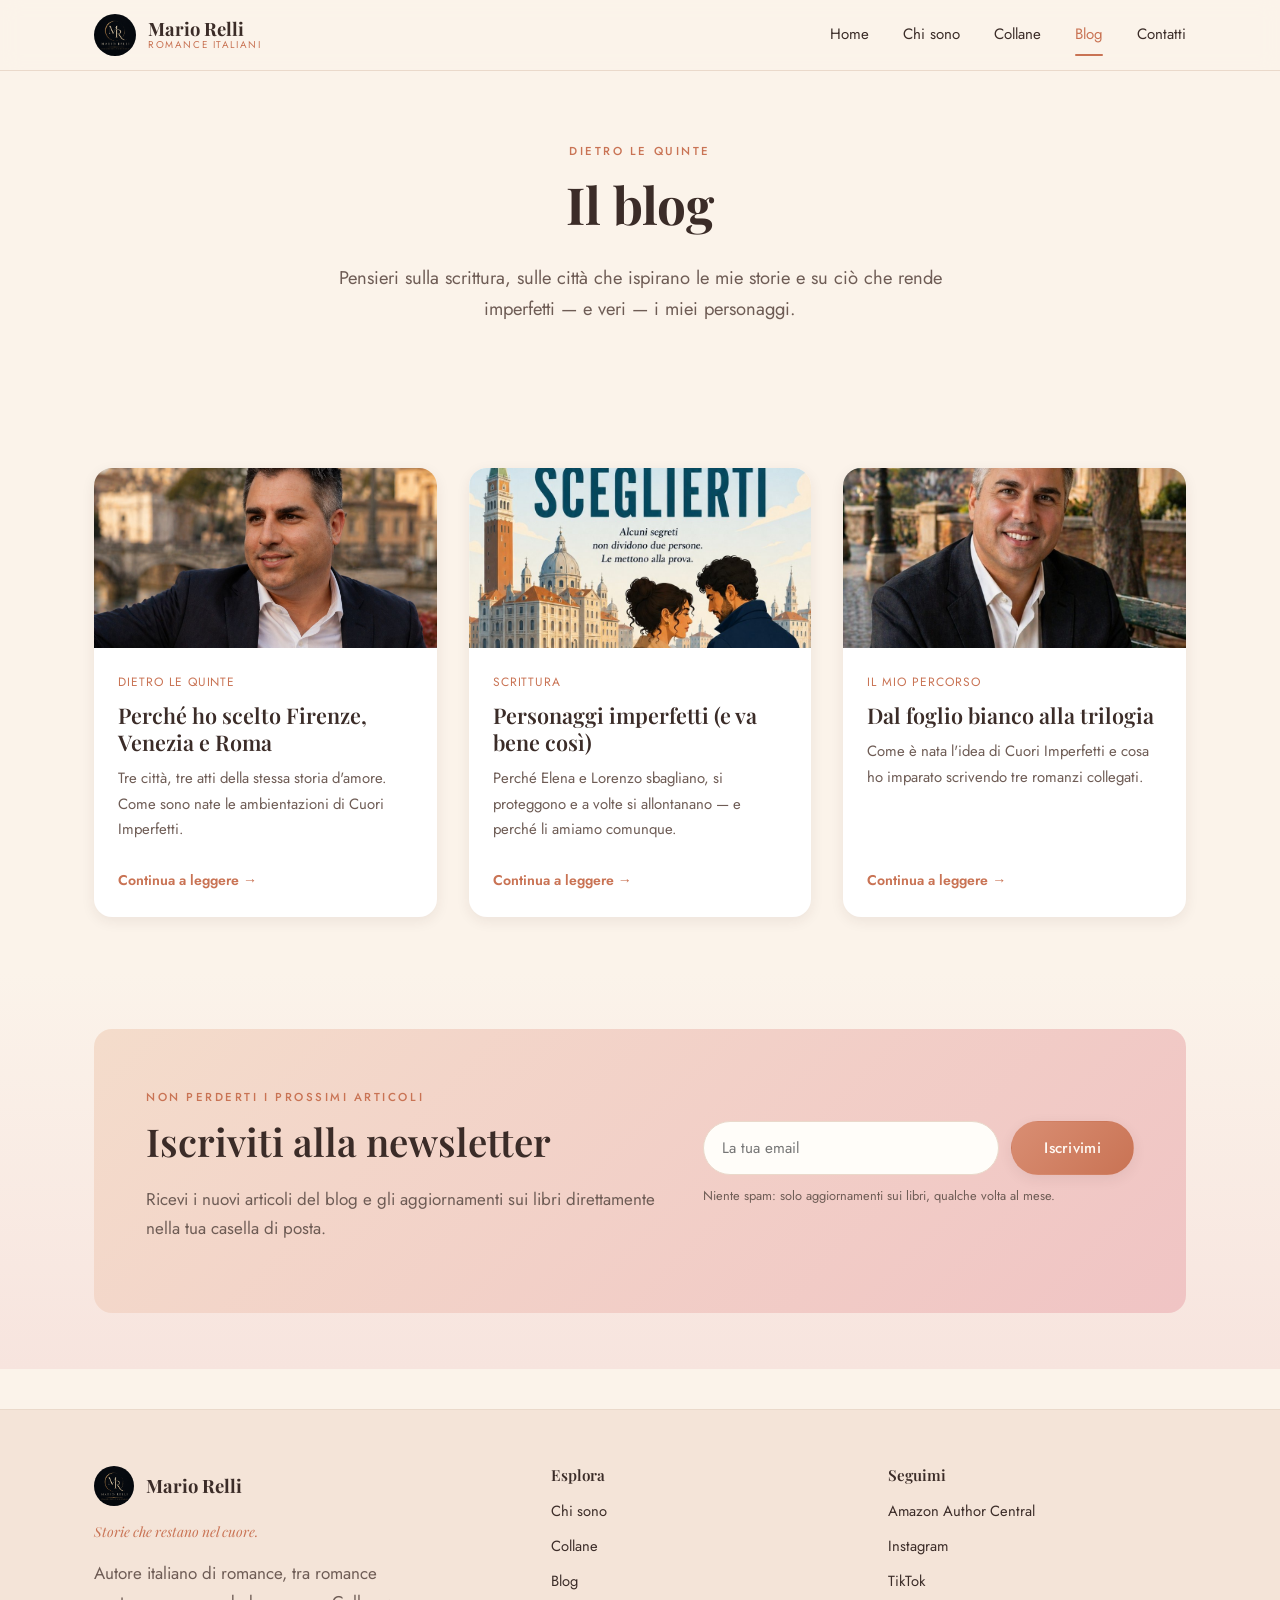
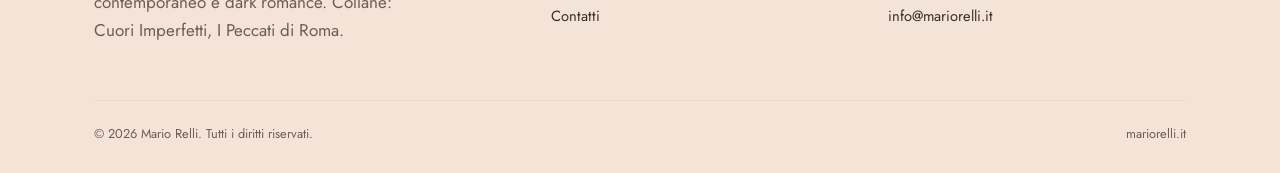
==== blog.html @ b2e750b1 "Sito autore Mario Relli — versione iniziale" ====
<!DOCTYPE html>
<html lang="it">
<head>
<meta charset="UTF-8">
<meta name="viewport" content="width=device-width, initial-scale=1.0">
<title>Blog — Mario Relli</title>
<meta name="description" content="Dietro le quinte della scrittura di Mario Relli: dal romance contemporaneo al dark romance, i personaggi e i mondi delle sue collane.">
<link rel="icon" href="images/logo.png">
<link rel="preconnect" href="https://fonts.googleapis.com">
<link href="https://fonts.googleapis.com/css2?family=Playfair+Display:wght@600;700&family=Jost:wght@300;400;500;600&display=swap" rel="stylesheet">
<link rel="stylesheet" href="css/style.css">
</head>
<body>

<header class="site-header">
  <div class="container">
    <a class="brand" href="index.html">
      <img src="images/logo.png" alt="Logo Mario Relli">
      <span class="brand-text">
        <span class="name">Mario Relli</span>
        <span class="tag">Romance italiani</span>
      </span>
    </a>
    <nav class="nav-links">
      <a href="index.html">Home</a>
      <a href="chi-sono.html">Chi sono</a>
      <a href="collane.html">Collane</a>
      <a href="blog.html" class="active">Blog</a>
      <a href="contatti.html">Contatti</a>
    </nav>
    <button class="nav-toggle" aria-label="Apri menu">
      <span></span><span></span><span></span>
    </button>
  </div>
</header>

<section class="page-header">
  <div class="container">
    <span class="eyebrow">Dietro le quinte</span>
    <h1>Il blog</h1>
    <p class="lede center" style="margin:0 auto;">Pensieri sulla scrittura, sulle città che ispirano le mie storie e su ciò che rende imperfetti — e veri — i miei personaggi.</p>
  </div>
</section>

<section class="section-tight">
  <div class="container">
    <div class="blog-grid">

      <a class="post-card" href="blog/perche-firenze-venezia-roma.html">
        <div class="post-thumb"><img src="images/autore-roma1.jpg" alt="Firenze, Venezia e Roma nella trilogia Cuori Imperfetti"></div>
        <div class="post-body">
          <span class="post-meta">Dietro le quinte</span>
          <h3>Perché ho scelto Firenze, Venezia e Roma</h3>
          <p>Tre città, tre atti della stessa storia d'amore. Come sono nate le ambientazioni di Cuori Imperfetti.</p>
          <span class="read-more">Continua a leggere →</span>
        </div>
      </a>

      <a class="post-card" href="blog/personaggi-imperfetti.html">
        <div class="post-thumb"><img src="images/cover-vol2.jpg" alt="Personaggi imperfetti nel romance contemporaneo"></div>
        <div class="post-body">
          <span class="post-meta">Scrittura</span>
          <h3>Personaggi imperfetti (e va bene così)</h3>
          <p>Perché Elena e Lorenzo sbagliano, si proteggono e a volte si allontanano — e perché li amiamo comunque.</p>
          <span class="read-more">Continua a leggere →</span>
        </div>
      </a>

      <a class="post-card" href="blog/dal-foglio-bianco-alla-trilogia.html">
        <div class="post-thumb"><img src="images/autore-roma2.jpg" alt="Dal foglio bianco alla trilogia Cuori Imperfetti"></div>
        <div class="post-body">
          <span class="post-meta">Il mio percorso</span>
          <h3>Dal foglio bianco alla trilogia</h3>
          <p>Come è nata l'idea di Cuori Imperfetti e cosa ho imparato scrivendo tre romanzi collegati.</p>
          <span class="read-more">Continua a leggere →</span>
        </div>
      </a>

    </div>
  </div>
</section>

<section class="section-blush section-tight">
  <div class="container">
    <div class="newsletter-box">
      <div>
        <span class="eyebrow">Non perderti i prossimi articoli</span>
        <h2>Iscriviti alla newsletter</h2>
        <p>Ricevi i nuovi articoli del blog e gli aggiornamenti sui libri direttamente nella tua casella di posta.</p>
      </div>
      <div>
        <form class="newsletter-form" action="#" method="post">
          <input type="email" name="email" placeholder="La tua email" required>
          <button type="submit" class="btn btn-primary">Iscrivimi</button>
        </form>
        <p class="newsletter-note">Niente spam: solo aggiornamenti sui libri, qualche volta al mese.</p>
      </div>
    </div>
  </div>
</section>

<footer class="site-footer">
  <div class="container">
    <div class="footer-grid">
      <div>
        <div class="footer-brand">
          <img src="images/logo.png" alt="Logo Mario Relli">
          <span class="brand-text">
            <span class="name" style="font-family: var(--serif); font-weight:700;">Mario Relli</span>
          </span>
        </div>
        <p class="footer-motto">Storie che restano nel cuore.</p>
        <p style="max-width:320px;">Autore italiano di romance, tra romance contemporaneo e dark romance. Collane: Cuori Imperfetti, I Peccati di Roma.</p>
      </div>
      <div>
        <h4>Esplora</h4>
        <ul class="footer-links">
          <li><a href="chi-sono.html">Chi sono</a></li>
          <li><a href="collane.html">Collane</a></li>
          <li><a href="blog.html">Blog</a></li>
          <li><a href="contatti.html">Contatti</a></li>
        </ul>
      </div>
      <div>
        <h4>Seguimi</h4>
        <ul class="footer-links">
          <li><a href="https://www.amazon.it/stores/author/B0GXN5X1GJ/about" target="_blank" rel="noopener">Amazon Author Central</a></li>
          <li><a href="https://www.instagram.com/mario.relli/" target="_blank" rel="noopener">Instagram</a></li>
          <li><a href="https://www.tiktok.com/@mario.relli" target="_blank" rel="noopener">TikTok</a></li>
          <li><a href="mailto:info@mariorelli.it">info@mariorelli.it</a></li>
        </ul>
      </div>
    </div>
    <div class="footer-bottom">
      <span>© 2026 Mario Relli. Tutti i diritti riservati.</span>
      <span>mariorelli.it</span>
    </div>
  </div>
</footer>

<script src="js/main.js"></script>
</body>
</html>
---- css/style.css ----
/* ============================================
   Mario Relli — Sito Autore
   Palette calda e pastello, stile narrativo
   ============================================ */

:root {
  --cream: #FBF3EA;
  --cream-soft: #FFFDF9;
  --card: #FFFFFF;
  --blush: #F0C4C4;
  --blush-deep: #E3A0A3;
  --terracotta: #D98E73;
  --terracotta-deep: #C97354;
  --gold: #C9A24B;
  --gold-soft: #E8D3A0;
  --sage: #B8C4AC;
  --ink: #3B2C28;
  --ink-soft: #6E5C55;
  --line: #EAD9CB;
  --shadow: 0 12px 32px rgba(59, 44, 40, 0.10);
  --shadow-sm: 0 4px 14px rgba(59, 44, 40, 0.08);
  --radius: 18px;
  --radius-sm: 10px;
  --serif: "Playfair Display", "Georgia", serif;
  --sans: "Jost", "Helvetica Neue", Arial, sans-serif;
}

* { box-sizing: border-box; }
html { scroll-behavior: smooth; }

body {
  margin: 0;
  font-family: var(--sans);
  background: var(--cream);
  color: var(--ink);
  line-height: 1.7;
  font-size: 17px;
  -webkit-font-smoothing: antialiased;
}

img { max-width: 100%; display: block; }

a { color: inherit; text-decoration: none; }

.container {
  width: 100%;
  max-width: 1140px;
  margin: 0 auto;
  padding: 0 24px;
}

h1, h2, h3, h4 {
  font-family: var(--serif);
  font-weight: 600;
  line-height: 1.25;
  margin: 0 0 0.5em;
  color: var(--ink);
}

h1 { font-size: clamp(2.2rem, 4vw, 3.4rem); font-weight: 700; }
h2 { font-size: clamp(1.7rem, 3vw, 2.4rem); }
h3 { font-size: 1.35rem; }

p { margin: 0 0 1.1em; color: var(--ink-soft); }

.eyebrow {
  display: inline-block;
  font-family: var(--sans);
  letter-spacing: 0.22em;
  text-transform: uppercase;
  font-size: 0.72rem;
  color: var(--terracotta-deep);
  font-weight: 500;
  margin-bottom: 0.9em;
}

.lede {
  font-size: 1.15rem;
  color: var(--ink-soft);
  max-width: 640px;
}

section { padding: 92px 0; }
.section-tight { padding: 56px 0; }

.center { text-align: center; margin-left: auto; margin-right: auto; }

/* Buttons */
.btn {
  display: inline-flex;
  align-items: center;
  gap: 8px;
  padding: 15px 32px;
  border-radius: 999px;
  font-family: var(--sans);
  font-size: 0.95rem;
  font-weight: 500;
  letter-spacing: 0.02em;
  cursor: pointer;
  border: 1px solid transparent;
  transition: transform 0.2s ease, box-shadow 0.2s ease, background 0.2s ease, color .2s ease;
}
.btn-primary {
  background: linear-gradient(135deg, var(--terracotta), var(--terracotta-deep));
  color: #FFF8F2;
  box-shadow: var(--shadow-sm);
}
.btn-primary:hover { transform: translateY(-2px); box-shadow: var(--shadow); }
.btn-outline {
  background: transparent;
  border-color: var(--terracotta-deep);
  color: var(--terracotta-deep);
}
.btn-outline:hover { background: var(--terracotta-deep); color: #FFF8F2; }
.btn-gold {
  background: linear-gradient(135deg, var(--gold-soft), var(--gold));
  color: var(--ink);
}
.btn-gold:hover { transform: translateY(-2px); box-shadow: var(--shadow); }
.btn-sm { padding: 10px 22px; font-size: 0.85rem; }

/* Header */
.site-header {
  position: sticky;
  top: 0;
  z-index: 100;
  background: rgba(251, 243, 234, 0.92);
  backdrop-filter: blur(10px);
  border-bottom: 1px solid var(--line);
}
.site-header .container {
  display: flex;
  align-items: center;
  justify-content: space-between;
  padding-top: 14px;
  padding-bottom: 14px;
}
.brand { display: flex; align-items: center; gap: 12px; }
.brand img { height: 42px; width: 42px; border-radius: 50%; }
.brand-text { display: flex; flex-direction: column; line-height: 1.1; }
.brand-text .name { font-family: var(--serif); font-weight: 700; font-size: 1.15rem; }
.brand-text .tag { font-size: 0.62rem; letter-spacing: 0.16em; text-transform: uppercase; color: var(--terracotta-deep); }

.nav-links {
  display: flex;
  align-items: center;
  gap: 34px;
  font-size: 0.94rem;
}
.nav-links a { position: relative; padding: 4px 0; color: var(--ink); }
.nav-links a.active, .nav-links a:hover { color: var(--terracotta-deep); }
.nav-links a.active::after {
  content: "";
  position: absolute;
  left: 0; right: 0; bottom: -4px;
  height: 2px;
  background: var(--terracotta-deep);
  border-radius: 2px;
}

.nav-toggle {
  display: none;
  flex-direction: column;
  justify-content: center;
  align-items: center;
  gap: 5px;
  background: none;
  border: none;
  cursor: pointer;
  padding: 10px;
  min-width: 44px;
  min-height: 44px;
}
.nav-toggle span { width: 24px; height: 2px; background: var(--ink); border-radius: 2px; }

/* Hero */
.hero {
  padding: 64px 0 90px;
  overflow: hidden;
}
.hero .container {
  display: grid;
  grid-template-columns: 1.05fr 0.95fr;
  gap: 56px;
  align-items: center;
}
.hero-copy .btn-row { display: flex; gap: 16px; flex-wrap: wrap; margin-top: 8px; }
.hero-photo {
  position: relative;
  border-radius: var(--radius);
  overflow: hidden;
  box-shadow: var(--shadow);
}
.hero-photo img { width: 100%; height: 100%; object-fit: cover; }
.hero-photo::after {
  content: "";
  position: absolute; inset: 0;
  background: linear-gradient(180deg, rgba(59,44,40,0) 55%, rgba(59,44,40,0.35) 100%);
}
.hero-badge {
  position: absolute;
  left: 22px; bottom: 22px;
  z-index: 2;
  background: rgba(255, 253, 249, 0.92);
  border-radius: var(--radius-sm);
  padding: 12px 18px;
  font-family: var(--serif);
  font-style: italic;
  font-size: 0.95rem;
  color: var(--ink);
  box-shadow: var(--shadow-sm);
  max-width: 280px;
}

/* Soft divider */
.divider {
  height: 1px;
  background: linear-gradient(90deg, transparent, var(--line), transparent);
  margin: 0;
}

/* Alt section background */
.section-alt { background: var(--cream-soft); }
.section-blush { background: linear-gradient(180deg, var(--cream) 0%, #F7E4DE 100%); }

/* Book cards */
.books-grid {
  display: grid;
  grid-template-columns: repeat(3, 1fr);
  gap: 32px;
  margin-top: 48px;
}
.book-card {
  background: var(--card);
  border-radius: var(--radius);
  overflow: hidden;
  box-shadow: var(--shadow-sm);
  display: flex;
  flex-direction: column;
  transition: transform 0.25s ease, box-shadow 0.25s ease;
}
.book-card:hover { transform: translateY(-6px); box-shadow: var(--shadow); }
.book-cover { aspect-ratio: 3/4.5; overflow: hidden; }
.book-cover img { width: 100%; height: 100%; object-fit: cover; }
.book-body { padding: 24px 24px 28px; display: flex; flex-direction: column; flex: 1; }
.book-vol {
  font-size: 0.7rem; letter-spacing: 0.18em; text-transform: uppercase;
  color: var(--terracotta-deep); margin-bottom: 8px; font-weight: 500;
}
.book-body h3 { margin-bottom: 6px; }
.book-tagline { font-family: var(--serif); font-style: italic; color: var(--ink-soft); font-size: 0.95rem; margin-bottom: 12px; }
.book-body p.excerpt { flex: 1; font-size: 0.94rem; }
.book-actions { display: flex; gap: 10px; margin-top: 12px; flex-wrap: wrap; }

/* Full book detail (collana pages) */
.book-detail {
  display: grid;
  grid-template-columns: 340px 1fr;
  gap: 48px;
  align-items: start;
  padding: 56px 0;
}
.book-detail:not(:last-child) { border-bottom: 1px solid var(--line); }
.book-detail .book-cover { border-radius: var(--radius); box-shadow: var(--shadow); }
.book-detail-copy .setting {
  display: inline-flex; align-items: center; gap: 8px;
  font-size: 0.82rem; color: var(--ink-soft); margin-bottom: 18px;
}
.setting .dot { width: 6px; height: 6px; border-radius: 50%; background: var(--terracotta); }

/* Series intro banner */
.series-banner {
  background: var(--card);
  border-radius: var(--radius);
  padding: 40px;
  box-shadow: var(--shadow-sm);
  display: grid;
  grid-template-columns: auto 1fr;
  gap: 28px;
  align-items: center;
}
.series-banner img { width: 84px; height: 84px; border-radius: 50%; }

/* Manifesto — il mantra del sito */
.manifesto {
  background: var(--ink);
  padding: 120px 0;
  text-align: center;
  position: relative;
  overflow: hidden;
}
.manifesto::before {
  content: "";
  position: absolute;
  top: 50%; left: 50%;
  width: 640px; height: 640px;
  transform: translate(-50%, -50%);
  background: radial-gradient(circle, rgba(201,162,75,0.10) 0%, rgba(201,162,75,0) 70%);
  pointer-events: none;
}
.manifesto-inner { position: relative; z-index: 1; max-width: 760px; margin: 0 auto; }
.manifesto-rule {
  width: 46px; height: 2px;
  background: var(--gold);
  margin: 0 auto 30px;
}
.manifesto-line {
  font-family: var(--serif);
  margin: 0;
  line-height: 1.32;
}
.manifesto-line.is-muted {
  font-size: clamp(1.05rem, 2vw, 1.3rem);
  color: rgba(251, 243, 234, 0.5);
  font-style: italic;
  margin-bottom: 10px;
}
.manifesto-line.is-lead {
  font-size: clamp(1.9rem, 4.2vw, 3.1rem);
  font-weight: 700;
  color: var(--gold-soft);
  margin-bottom: 8px;
}
.manifesto-line.is-close {
  font-size: clamp(1.5rem, 3vw, 2.3rem);
  font-weight: 600;
  font-style: italic;
  color: #FBF3EA;
}
.footer-motto {
  font-family: var(--serif);
  font-style: italic;
  font-size: 0.86rem;
  color: var(--terracotta-deep);
  margin-top: 10px;
}
.dark-zone .footer-motto { color: var(--dr-gold); }

/* Quote / bio teaser */
.quote-block {
  max-width: 760px;
  margin: 0 auto;
  text-align: center;
}
.quote-block p {
  font-family: var(--serif);
  font-style: italic;
  font-size: 1.5rem;
  color: var(--ink);
  line-height: 1.5;
}

/* About */
.about-grid {
  display: grid;
  grid-template-columns: 0.85fr 1.15fr;
  gap: 56px;
  align-items: center;
}
.about-photo { border-radius: var(--radius); overflow: hidden; box-shadow: var(--shadow); }

.timeline { margin-top: 20px; display: grid; gap: 18px; }
.timeline-item { display: flex; gap: 16px; align-items: flex-start; }
.timeline-mark {
  width: 34px; height: 34px; border-radius: 50%;
  background: var(--gold-soft); color: var(--ink);
  display: flex; align-items: center; justify-content: center;
  font-family: var(--serif); font-weight: 700; font-size: 0.85rem;
  flex-shrink: 0;
}
.timeline-item .city { font-family: var(--serif); font-weight: 600; margin-bottom: 2px; }

/* Newsletter */
.newsletter-box {
  background: linear-gradient(135deg, #F4DCCB 0%, #F0C4C4 100%);
  border-radius: var(--radius);
  padding: 52px;
  display: grid;
  grid-template-columns: 1.2fr 1fr;
  gap: 40px;
  align-items: center;
}
.newsletter-form { display: flex; gap: 12px; flex-wrap: wrap; }
.newsletter-form input[type="email"] {
  flex: 1;
  min-width: 210px;
  padding: 15px 18px;
  border-radius: 999px;
  border: 1px solid var(--line);
  font-family: var(--sans);
  font-size: 0.95rem;
  background: var(--cream-soft);
}
.newsletter-note { font-size: 0.8rem; color: var(--ink-soft); margin-top: 10px; }

/* Blog */
.blog-grid {
  display: grid;
  grid-template-columns: repeat(3, 1fr);
  gap: 32px;
  margin-top: 48px;
}
.post-card {
  background: var(--card);
  border-radius: var(--radius);
  overflow: hidden;
  box-shadow: var(--shadow-sm);
  transition: transform 0.25s ease, box-shadow 0.25s ease;
  display: flex; flex-direction: column;
}
.post-card:hover { transform: translateY(-6px); box-shadow: var(--shadow); }
.post-thumb { height: 180px; }
.post-thumb img { width: 100%; height: 100%; object-fit: cover; }
.post-body { padding: 24px; display: flex; flex-direction: column; gap: 10px; flex: 1; }
.post-meta { font-size: 0.75rem; letter-spacing: 0.08em; text-transform: uppercase; color: var(--terracotta-deep); }
.post-body h3 { margin-bottom: 0; }
.post-body p { font-size: 0.93rem; flex: 1; }
.read-more { font-weight: 600; font-size: 0.88rem; color: var(--terracotta-deep); }

.post-article {
  max-width: 740px;
  margin: 0 auto;
}
.post-article .post-hero { border-radius: var(--radius); overflow: hidden; margin-bottom: 36px; box-shadow: var(--shadow); }
.post-article h1 { margin-bottom: 0.3em; }
.post-article p { font-size: 1.05rem; }
.post-article blockquote {
  margin: 32px 0;
  padding: 4px 0 4px 24px;
  border-left: 3px solid var(--terracotta);
  font-family: var(--serif);
  font-style: italic;
  font-size: 1.2rem;
  color: var(--ink);
}

/* Contact */
.contact-grid {
  display: grid;
  grid-template-columns: 1fr 1fr;
  gap: 48px;
}
.contact-card {
  background: var(--card);
  border-radius: var(--radius);
  padding: 40px;
  box-shadow: var(--shadow-sm);
}
.contact-list { list-style: none; padding: 0; margin: 24px 0 0; display: grid; gap: 16px; }
.contact-list li { display: flex; align-items: center; gap: 14px; font-size: 0.98rem; }
.contact-list .ico {
  width: 40px; height: 40px; border-radius: 50%;
  background: var(--blush); display: flex; align-items: center; justify-content: center;
  flex-shrink: 0; font-size: 1.1rem;
}
.contact-form { display: grid; gap: 14px; }
.contact-form input, .contact-form textarea {
  width: 100%; padding: 14px 16px; border-radius: var(--radius-sm);
  border: 1px solid var(--line); font-family: var(--sans); font-size: 0.95rem;
  background: var(--cream-soft);
}
.contact-form textarea { min-height: 130px; resize: vertical; }

/* Footer */
.site-footer {
  background: #F4E4D8;
  border-top: 1px solid var(--line);
  padding: 56px 0 28px;
  margin-top: 40px;
}
.footer-grid {
  display: grid;
  grid-template-columns: 1.4fr 1fr 1fr;
  gap: 40px;
  margin-bottom: 36px;
}
.footer-grid h4 { font-size: 0.95rem; margin-bottom: 14px; }
.footer-links { list-style: none; padding: 0; margin: 0; display: grid; gap: 10px; font-size: 0.92rem; }
.footer-links a:hover { color: var(--terracotta-deep); }
.footer-brand { display: flex; align-items: center; gap: 12px; margin-bottom: 14px; }
.footer-brand img { height: 40px; width: 40px; border-radius: 50%; }
.footer-bottom {
  border-top: 1px solid var(--line);
  padding-top: 22px;
  display: flex;
  justify-content: space-between;
  flex-wrap: wrap;
  gap: 10px;
  font-size: 0.8rem;
  color: var(--ink-soft);
}

/* Page header (interior pages) */
.page-header {
  padding: 64px 0 40px;
  text-align: center;
}

/* ============================================
   Collane (hub multi-serie)
   ============================================ */
.collana-grid {
  display: grid;
  grid-template-columns: repeat(2, 1fr);
  gap: 32px;
  margin-top: 48px;
}
.collana-card {
  border-radius: var(--radius);
  overflow: hidden;
  box-shadow: var(--shadow-sm);
  display: flex;
  flex-direction: column;
  transition: transform 0.25s ease, box-shadow 0.25s ease;
  background: var(--card);
}
.collana-card:hover { transform: translateY(-6px); box-shadow: var(--shadow); }
.collana-cover-stack {
  display: grid;
  grid-template-columns: repeat(3, 1fr);
  gap: 2px;
  height: 220px;
  overflow: hidden;
}
.collana-cover-stack img { width: 100%; height: 100%; object-fit: cover; }
.collana-cover-solo { height: 220px; overflow: hidden; position: relative; }
.collana-cover-solo img { width: 100%; height: 100%; object-fit: cover; object-position: 50% 30%; }
.collana-cover-solo::after {
  content: "";
  position: absolute; inset: 0;
  background: linear-gradient(180deg, rgba(20,16,14,0) 60%, rgba(20,16,14,0.5) 100%);
}
.collana-body { padding: 30px 30px 34px; }
.collana-status {
  display: inline-flex; align-items: center; gap: 8px;
  font-size: 0.72rem; letter-spacing: 0.14em; text-transform: uppercase;
  font-weight: 600; margin-bottom: 14px;
}
.collana-status.is-complete { color: var(--terracotta-deep); }
.collana-status.is-soon { color: var(--gold); }
.collana-body h3 { font-size: 1.6rem; margin-bottom: 8px; }
.collana-meta { font-size: 0.85rem; color: var(--ink-soft); margin-bottom: 14px; }
.collana-cover-solo img { transition: transform 0.5s ease; }
.collana-card:hover .collana-cover-solo img,
.collana-card:hover .collana-cover-stack img { transform: scale(1.04); }
.collana-cover-stack img { transition: transform 0.5s ease; }
/* La collana dark romance mantiene lo stesso involucro card delle altre:
   il tono resta affidato alla cover e all'accento oro, non allo sfondo,
   cosi' la griglia resta coerente anche affiancando piu' collane future. */

/* Teaser collana in home (dark-zone) */
.dark-teaser-grid {
  display: grid;
  grid-template-columns: 1fr 1fr;
  gap: 56px;
  align-items: center;
}

/* ============================================
   Tema scuro — per collane dark romance
   Riusa le stesse classi (.btn, .book-card, ecc.)
   dentro un contenitore .dark-zone
   ============================================ */
:root {
  --dr-bg: #14100E;
  --dr-bg-alt: #1B1613;
  --dr-card: #201A17;
  --dr-gold: #C9A24B;
  --dr-wine: #7C2530;
  --dr-wine-deep: #5C1C22;
  --dr-text: #F1E9DE;
  --dr-text-soft: #B8AA9E;
  --dr-line: #332B26;
}

.dark-zone {
  background: var(--dr-bg);
  color: var(--dr-text-soft);
}
.dark-zone .eyebrow { color: var(--dr-gold); }
.dark-zone h1, .dark-zone h2, .dark-zone h3, .dark-zone h4 { color: var(--dr-text); }
.dark-zone p { color: var(--dr-text-soft); }
.dark-zone .lede { color: var(--dr-text-soft); }
.dark-zone .divider { background: linear-gradient(90deg, transparent, var(--dr-line), transparent); }

.dark-zone .btn-primary {
  background: linear-gradient(135deg, var(--dr-wine), var(--dr-wine-deep));
  color: #F5E9DE;
  box-shadow: 0 12px 28px rgba(0,0,0,0.45);
}
.dark-zone .btn-outline {
  border-color: var(--dr-gold);
  color: var(--dr-gold);
}
.dark-zone .btn-outline:hover { background: var(--dr-gold); color: var(--dr-bg); }

.dark-zone .book-card,
.dark-zone .char-card,
.dark-zone .content-note,
.dark-zone .newsletter-box {
  background: var(--dr-card);
  box-shadow: 0 14px 34px rgba(0,0,0,0.4);
}
.dark-zone .book-vol { color: var(--dr-gold); }
.dark-zone .book-tagline { color: var(--dr-text); }
.dark-zone .book-detail:not(:last-child) { border-bottom: 1px solid var(--dr-line); }
.dark-zone .setting { color: var(--dr-text-soft); }
.dark-zone .setting .dot { background: var(--dr-wine); }

.dark-zone .newsletter-box {
  background: linear-gradient(135deg, var(--dr-bg-alt), #241C18);
  border: 1px solid var(--dr-line);
}
.dark-zone .newsletter-form input[type="email"] {
  background: var(--dr-bg);
  border-color: var(--dr-line);
  color: var(--dr-text);
}
.dark-zone .newsletter-note { color: var(--dr-text-soft); }

.badge-soon {
  display: inline-flex;
  align-items: center;
  gap: 8px;
  background: var(--dr-gold);
  color: var(--dr-bg);
  padding: 7px 16px;
  border-radius: 999px;
  font-size: 0.72rem;
  letter-spacing: 0.1em;
  text-transform: uppercase;
  font-weight: 700;
}

.content-note {
  border: 1px solid var(--dr-line);
  border-radius: var(--radius-sm);
  padding: 16px 22px;
  font-size: 0.85rem;
  color: var(--dr-text-soft);
  background: rgba(255,255,255,0.02);
  max-width: 640px;
}

.char-grid {
  display: grid;
  grid-template-columns: repeat(2, 1fr);
  gap: 32px;
  margin-top: 48px;
}
.char-card { border-radius: var(--radius); overflow: hidden; background: var(--card); box-shadow: var(--shadow-sm); }
.char-photo { aspect-ratio: 3/4; overflow: hidden; }
.char-photo img { width: 100%; height: 100%; object-fit: cover; }
.char-body { padding: 26px 26px 30px; }
.char-name { font-family: var(--serif); font-size: 1.3rem; color: var(--ink); margin-bottom: 2px; }
.char-role { font-size: 0.78rem; letter-spacing: 0.1em; text-transform: uppercase; color: var(--terracotta-deep); margin-bottom: 12px; }
.dark-zone .char-name { color: var(--dr-text); }
.dark-zone .char-role { color: var(--dr-gold); }

.vol-placeholder {
  aspect-ratio: 3/4.5;
  border: 1px dashed var(--dr-line);
  border-radius: var(--radius);
  display: flex;
  flex-direction: column;
  align-items: center;
  justify-content: center;
  gap: 10px;
  text-align: center;
  padding: 24px;
  background: rgba(255,255,255,0.015);
}
.vol-placeholder .vol-num { font-family: var(--serif); font-size: 2.2rem; color: var(--dr-gold); }
.vol-placeholder .vol-label { font-size: 0.78rem; letter-spacing: 0.1em; text-transform: uppercase; color: var(--dr-text-soft); }

.dark-hero {
  padding: 70px 0 60px;
}
.dark-hero .container {
  display: grid;
  grid-template-columns: 0.95fr 1.05fr;
  gap: 56px;
  align-items: center;
}
.dark-hero .book-cover { border-radius: var(--radius); overflow: hidden; box-shadow: 0 24px 60px rgba(0,0,0,0.55); }

@media (max-width: 880px) {
  .collana-grid { grid-template-columns: 1fr; }
  .char-grid { grid-template-columns: 1fr; }
  .dark-hero .container { grid-template-columns: 1fr; }
}
@media (max-width: 640px) {
  .collana-cover-stack, .collana-cover-solo { height: 180px; }
}

/* Responsive */
@media (max-width: 880px) {
  .hero .container { grid-template-columns: 1fr; }
  .hero-photo { order: -1; }
  .dark-teaser-grid { grid-template-columns: 1fr; gap: 32px; }
  .dark-teaser-grid .hero-photo { order: -1; }
  .about-grid { grid-template-columns: 1fr; }
  .about-photo { max-width: 420px; margin: 0 auto; }
  .books-grid { grid-template-columns: repeat(2, 1fr); }
  .blog-grid { grid-template-columns: repeat(2, 1fr); }
  .book-detail { grid-template-columns: 220px 1fr; gap: 28px; }
  .contact-grid { grid-template-columns: 1fr; }
  .newsletter-box { grid-template-columns: 1fr; }
  .footer-grid { grid-template-columns: 1fr 1fr; }
}

@media (max-width: 640px) {
  section { padding: 60px 0; }
  .nav-links {
    position: absolute;
    top: 100%; left: 0; right: 0;
    background: var(--cream-soft);
    flex-direction: column;
    align-items: flex-start;
    gap: 18px;
    padding: 24px;
    border-bottom: 1px solid var(--line);
    display: none;
  }
  .nav-links.open { display: flex; }
  .nav-toggle { display: flex; }
  .books-grid { grid-template-columns: 1fr; }
  .blog-grid { grid-template-columns: 1fr; }
  .book-detail { grid-template-columns: 1fr; }
  .book-detail .book-cover { max-width: 260px; margin: 0 auto; }
  .series-banner { grid-template-columns: 1fr; text-align: center; }
  .footer-grid { grid-template-columns: 1fr; }
}
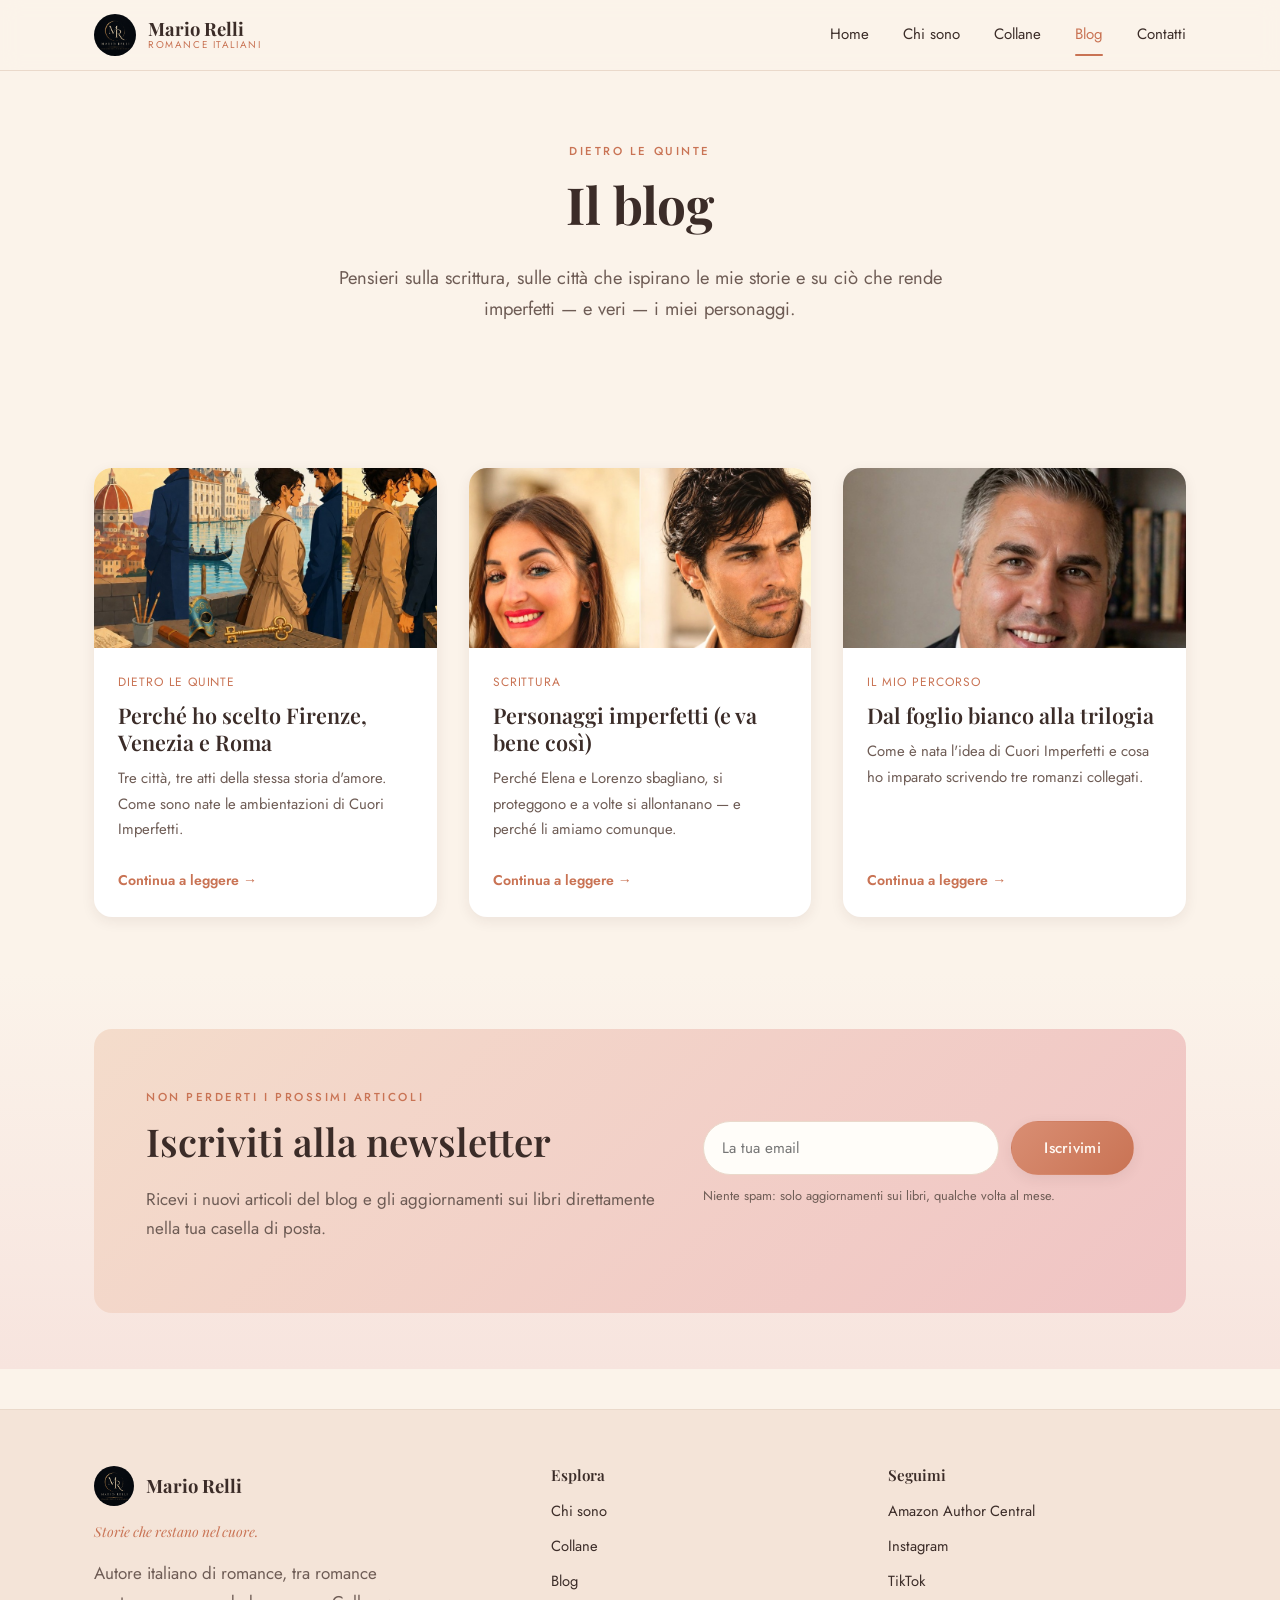
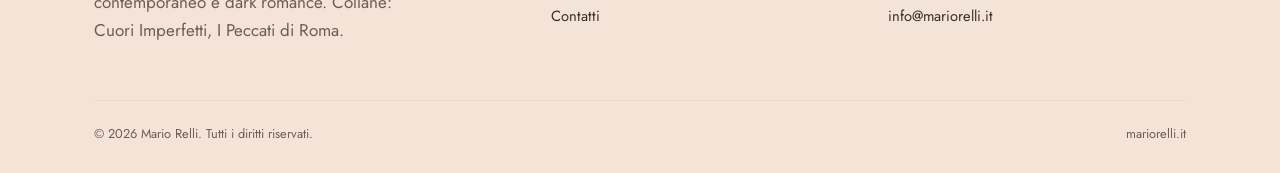
==== commit 7b99c1b8: "Sostituisce le immagini degli articoli del blog con thumbnail più pertinenti al tema di ciascun post" ====
--- a/blog.html
+++ b/blog.html
@@ -47,7 +47,7 @@
     <div class="blog-grid">
 
       <a class="post-card" href="blog/perche-firenze-venezia-roma.html">
-        <div class="post-thumb"><img src="images/autore-roma1.jpg" alt="Firenze, Venezia e Roma nella trilogia Cuori Imperfetti"></div>
+        <div class="post-thumb"><img src="images/blog-thumb-citta.jpg" alt="Firenze, Venezia e Roma nella trilogia Cuori Imperfetti"></div>
         <div class="post-body">
           <span class="post-meta">Dietro le quinte</span>
           <h3>Perché ho scelto Firenze, Venezia e Roma</h3>
@@ -57,7 +57,7 @@
       </a>
 
       <a class="post-card" href="blog/personaggi-imperfetti.html">
-        <div class="post-thumb"><img src="images/cover-vol2.jpg" alt="Personaggi imperfetti nel romance contemporaneo"></div>
+        <div class="post-thumb"><img src="images/cover-ci-thumb.jpg" alt="Elena e Lorenzo, i personaggi imperfetti di Cuori Imperfetti"></div>
         <div class="post-body">
           <span class="post-meta">Scrittura</span>
           <h3>Personaggi imperfetti (e va bene così)</h3>
@@ -67,7 +67,7 @@
       </a>
 
       <a class="post-card" href="blog/dal-foglio-bianco-alla-trilogia.html">
-        <div class="post-thumb"><img src="images/autore-roma2.jpg" alt="Dal foglio bianco alla trilogia Cuori Imperfetti"></div>
+        <div class="post-thumb"><img src="images/blog-thumb-percorso.jpg" alt="Mario Relli nel suo percorso di scrittura, dal foglio bianco alla trilogia"></div>
         <div class="post-body">
           <span class="post-meta">Il mio percorso</span>
           <h3>Dal foglio bianco alla trilogia</h3>
@@ -89,8 +89,8 @@
         <p>Ricevi i nuovi articoli del blog e gli aggiornamenti sui libri direttamente nella tua casella di posta.</p>
       </div>
       <div>
-        <form class="newsletter-form" action="#" method="post">
-          <input type="email" name="email" placeholder="La tua email" required>
+        <form class="newsletter-form" action="https://assets.mailerlite.com/jsonp/2531318/forms/194434697727575292/subscribe" method="post">
+          <input type="email" name="fields[email]" placeholder="La tua email" required>
           <button type="submit" class="btn btn-primary">Iscrivimi</button>
         </form>
         <p class="newsletter-note">Niente spam: solo aggiornamenti sui libri, qualche volta al mese.</p>
@@ -138,6 +138,6 @@
   </div>
 </footer>
 
-<script src="js/main.js"></script>
+<script src="js/main.js?v=3"></script>
 </body>
 </html>
--- a/css/style.css
+++ b/css/style.css
@@ -280,6 +280,81 @@
   align-items: center;
 }
 .series-banner img { width: 84px; height: 84px; border-radius: 50%; }
+
+/* Popup di conferma iscrizione newsletter */
+.ml-modal-overlay {
+  position: fixed;
+  inset: 0;
+  background: rgba(59, 44, 40, 0.55);
+  display: none;
+  align-items: center;
+  justify-content: center;
+  z-index: 1000;
+  padding: 24px;
+}
+.ml-modal-overlay.is-open { display: flex; }
+.ml-modal {
+  position: relative;
+  background: var(--cream-soft);
+  border-radius: var(--radius);
+  padding: 44px 36px 36px;
+  max-width: 420px;
+  width: 100%;
+  text-align: center;
+  box-shadow: var(--shadow);
+  animation: mlModalIn 0.22s ease;
+}
+@keyframes mlModalIn {
+  from { opacity: 0; transform: translateY(14px) scale(0.97); }
+  to { opacity: 1; transform: translateY(0) scale(1); }
+}
+.ml-modal-x {
+  position: absolute;
+  top: 14px; right: 16px;
+  background: none;
+  border: none;
+  cursor: pointer;
+  font-size: 1.5rem;
+  line-height: 1;
+  color: var(--ink-soft);
+  padding: 4px;
+}
+.ml-modal-icon {
+  width: 56px;
+  height: 56px;
+  border-radius: 50%;
+  background: var(--gold);
+  color: #fff;
+  display: flex;
+  align-items: center;
+  justify-content: center;
+  margin: 0 auto 20px;
+  font-size: 1.5rem;
+  font-weight: 700;
+}
+.ml-modal-overlay.is-error .ml-modal-icon { background: var(--terracotta-deep); }
+.ml-modal-title {
+  font-family: var(--serif);
+  font-size: 1.35rem;
+  color: var(--ink);
+  margin-bottom: 10px;
+}
+.ml-modal-text {
+  color: var(--ink-soft);
+  font-size: 0.95rem;
+  margin-bottom: 26px;
+}
+.ml-modal-close { width: 100%; justify-content: center; }
+
+body.dark-zone .ml-modal {
+  background: var(--dr-card);
+  border: 1px solid var(--dr-line);
+}
+body.dark-zone .ml-modal-title { color: var(--dr-text); }
+body.dark-zone .ml-modal-text { color: var(--dr-text-soft); }
+body.dark-zone .ml-modal-x { color: var(--dr-text-soft); }
+body.dark-zone .ml-modal-icon { background: var(--dr-gold); color: var(--dr-bg); }
+body.dark-zone .ml-modal-overlay.is-error .ml-modal-icon { background: var(--dr-wine); color: var(--dr-text); }
 
 /* Manifesto — il mantra del sito */
 .manifesto {
